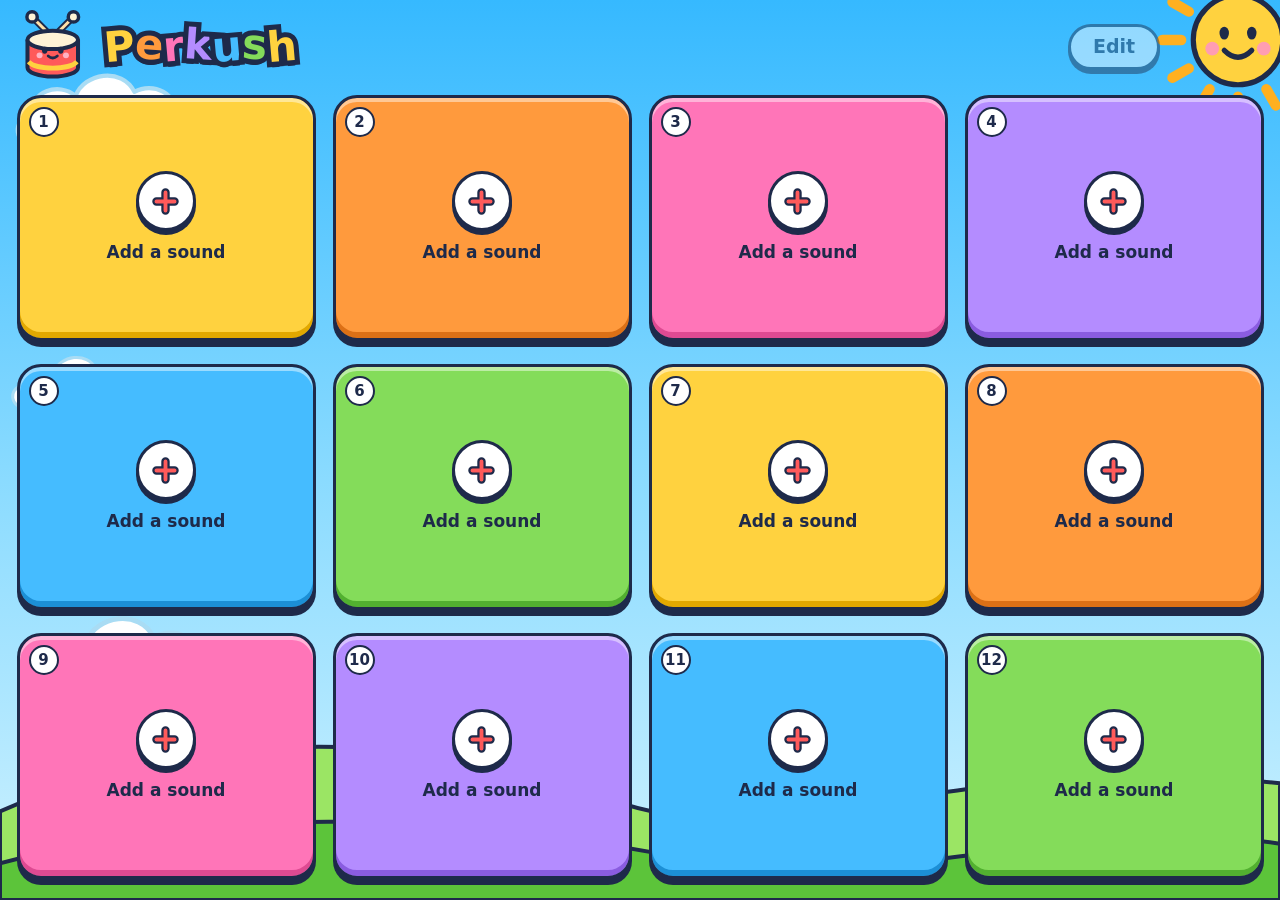
==== play.html @ 73f79add "Add front page and cartoon instruments; rename to Perkush - New front page (index.html) explaining w" ====
<!doctype html>
<html lang="en">
<head>
  <meta charset="utf-8">
  <meta name="viewport" content="width=device-width, initial-scale=1, maximum-scale=1, user-scalable=no, viewport-fit=cover">
  <meta name="theme-color" content="#36b9ff">
  <title>Play · Perkush</title>
  <link rel="icon" href="data:,">
  <link rel="stylesheet" href="base.css">
  <link rel="stylesheet" href="board.css">
  <script type="module" src="js/main.js"></script>
</head>
<body class="board">
  <div class="scene" aria-hidden="true">
    <svg class="sun" viewBox="0 0 200 200">
      <g class="rays" stroke="#ffb020" stroke-width="12" stroke-linecap="round">
        <line x1="100" y1="12" x2="100" y2="34"/>
        <line x1="100" y1="12" x2="100" y2="34" transform="rotate(30 100 100)"/>
        <line x1="100" y1="12" x2="100" y2="34" transform="rotate(60 100 100)"/>
        <line x1="100" y1="12" x2="100" y2="34" transform="rotate(90 100 100)"/>
        <line x1="100" y1="12" x2="100" y2="34" transform="rotate(120 100 100)"/>
        <line x1="100" y1="12" x2="100" y2="34" transform="rotate(150 100 100)"/>
        <line x1="100" y1="12" x2="100" y2="34" transform="rotate(180 100 100)"/>
        <line x1="100" y1="12" x2="100" y2="34" transform="rotate(210 100 100)"/>
        <line x1="100" y1="12" x2="100" y2="34" transform="rotate(240 100 100)"/>
        <line x1="100" y1="12" x2="100" y2="34" transform="rotate(270 100 100)"/>
        <line x1="100" y1="12" x2="100" y2="34" transform="rotate(300 100 100)"/>
        <line x1="100" y1="12" x2="100" y2="34" transform="rotate(330 100 100)"/>
      </g>
      <circle cx="100" cy="100" r="52" fill="#ffd23f" stroke="#1e2a4a" stroke-width="6"/>
      <ellipse cx="84" cy="92" rx="5.5" ry="7.5" fill="#1e2a4a"/>
      <ellipse cx="116" cy="92" rx="5.5" ry="7.5" fill="#1e2a4a"/>
      <circle cx="70" cy="110" r="8" fill="#ff9db3"/>
      <circle cx="130" cy="110" r="8" fill="#ff9db3"/>
      <path d="M84 112 Q100 128 116 112" fill="none" stroke="#1e2a4a" stroke-width="6" stroke-linecap="round"/>
    </svg>

    <svg class="cloud c1" viewBox="0 0 200 100"><path d="M34 88C14 88 10 62 30 58C28 36 56 26 72 40C80 18 116 12 128 36C146 26 170 38 166 58C186 60 188 88 168 88Z"/></svg>
    <svg class="cloud c2" viewBox="0 0 200 100"><path d="M34 88C14 88 10 62 30 58C28 36 56 26 72 40C80 18 116 12 128 36C146 26 170 38 166 58C186 60 188 88 168 88Z"/></svg>
    <svg class="cloud c3" viewBox="0 0 200 100"><path d="M34 88C14 88 10 62 30 58C28 36 56 26 72 40C80 18 116 12 128 36C146 26 170 38 166 58C186 60 188 88 168 88Z"/></svg>

    <svg class="hills" viewBox="0 0 1000 200" preserveAspectRatio="none">
      <path d="M0 118C150 40 330 40 480 108C600 162 760 58 1000 92V200H0Z" fill="#9be564" stroke="#1e2a4a" stroke-width="4" vector-effect="non-scaling-stroke"/>
      <path d="M0 166C180 108 360 124 520 158C700 198 850 118 1000 148V200H0Z" fill="#5cc43a" stroke="#1e2a4a" stroke-width="4" vector-effect="non-scaling-stroke"/>
    </svg>
  </div>

  <div id="app">
    <header class="topbar">
      <a class="home-link" href="./" aria-label="Perkush: back to the front page">
        <h1 class="title">
          <svg class="mascot" viewBox="0 0 64 64" aria-hidden="true">
            <g stroke-linecap="round">
              <path d="M14 6L29 21M50 6L35 21" stroke="#1e2a4a" stroke-width="6"/>
              <path d="M14 6L29 21M50 6L35 21" stroke="#ffe0a8" stroke-width="2.5"/>
            </g>
            <circle cx="14" cy="6" r="4.5" fill="#fff3d6" stroke="#1e2a4a" stroke-width="3"/>
            <circle cx="50" cy="6" r="4.5" fill="#fff3d6" stroke="#1e2a4a" stroke-width="3"/>
            <path d="M10 26V50A22 8 0 0 0 54 50V26" fill="#ff5a5a" stroke="#1e2a4a" stroke-width="3.5" stroke-linejoin="round"/>
            <path d="M11 45A22 8 0 0 0 53 45" fill="none" stroke="#ffd23f" stroke-width="4"/>
            <ellipse cx="32" cy="26" rx="22" ry="8" fill="#fff3d6" stroke="#1e2a4a" stroke-width="3.5"/>
            <ellipse cx="25" cy="35" rx="2.4" ry="3" fill="#1e2a4a"/>
            <ellipse cx="39" cy="35" rx="2.4" ry="3" fill="#1e2a4a"/>
            <circle cx="20.5" cy="39.5" r="2.6" fill="#ffb3c4"/>
            <circle cx="43.5" cy="39.5" r="2.6" fill="#ffb3c4"/>
            <path d="M28 40Q32 43.5 36 40" fill="none" stroke="#1e2a4a" stroke-width="2.4" stroke-linecap="round"/>
          </svg>
          <span class="sr-only">Perkush</span>
          <span class="letters" aria-hidden="true">
            <span class="word"><b data-l="P" style="--c:#ffd23f">P</b><b data-l="e" style="--c:#ff9a3d">e</b><b data-l="r" style="--c:#ff75b8">r</b><b data-l="k" style="--c:#b48cff">k</b><b data-l="u" style="--c:#45bcff">u</b><b data-l="s" style="--c:#84dc5a">s</b><b data-l="h" style="--c:#ffd23f">h</b></span>
          </span>
        </h1>
      </a>
      <p class="hint sr-only" id="hint"></p>
      <button type="button" class="pill" id="edit" aria-pressed="false" disabled>Edit</button>
    </header>
    <main id="stage">
      <div id="board" role="group" aria-label="Drum pads"></div>
    </main>
    <div id="toast" class="toast" role="status" aria-live="polite"></div>
  </div>
</body>
</html>
---- base.css ----
/* Shared look for every page: colours, scenery, title, buttons and instrument tiles. */

:root {
  color-scheme: light;
  --ink: #1e2a4a;
  --sky-1: #36b9ff;
  --sky-2: #8ddcff;
  --sky-3: #cdf1ff;
  --white: #fff;
  --cream: #fff8e1;
  --yellow: #ffd23f;
  --yellow-d: #e2a800;
  --orange: #ff9a3d;
  --orange-d: #dc7016;
  --pink: #ff75b8;
  --pink-d: #de4a92;
  --purple: #b48cff;
  --purple-d: #8a5ce0;
  --blue: #45bcff;
  --blue-d: #1c8fd6;
  --green: #84dc5a;
  --green-d: #52b030;
  --red: #ff5a5a;
  --red-d: #d93a3a;
  --coral: #ff7a7a;
  --font: ui-rounded, "SF Pro Rounded", "Arial Rounded MT Bold", "Nunito", "Varela Round", "Trebuchet MS", system-ui, sans-serif;
  --outline-2: 2px 0 0 var(--ink), -2px 0 0 var(--ink), 0 2px 0 var(--ink), 0 -2px 0 var(--ink),
    2px 2px 0 var(--ink), -2px 2px 0 var(--ink), 2px -2px 0 var(--ink), -2px -2px 0 var(--ink);
}

* { box-sizing: border-box; }

html,
body {
  margin: 0;
  background: var(--sky-2);
  color: var(--ink);
}

body {
  font: 700 16px/1.35 var(--font);
  -webkit-text-size-adjust: 100%;
  -webkit-tap-highlight-color: transparent;
}

button {
  font: inherit;
  color: inherit;
}

.sr-only {
  position: absolute;
  width: 1px;
  height: 1px;
  overflow: hidden;
  clip: rect(0 0 0 0);
  white-space: nowrap;
}

/* ---- scenery ---- */

.scene {
  position: fixed;
  inset: 0;
  overflow: hidden;
  pointer-events: none;
  background: linear-gradient(180deg, var(--sky-1) 0%, var(--sky-2) 55%, var(--sky-3) 100%);
}

.sun {
  position: absolute;
  top: -46px;
  right: -44px;
  width: 172px;
  height: 172px;
}

.sun .rays {
  transform-origin: 100px 100px;
  animation: spin 60s linear infinite;
}

.cloud {
  position: absolute;
  left: 0;
  width: 190px;
  fill: #fff;
  stroke: #a9dcf4;
  stroke-width: 4;
  stroke-linejoin: round;
  animation: drift linear infinite;
}

.cloud.c1 { top: 6%; width: 210px; animation-duration: 100s; animation-delay: -30s; }
.cloud.c2 { top: 38%; width: 150px; animation-duration: 130s; animation-delay: -95s; }
.cloud.c3 { top: 66%; width: 240px; animation-duration: 150s; animation-delay: -40s; }

.hills {
  position: absolute;
  left: 0;
  bottom: 0;
  display: block;
  width: 100%;
  height: clamp(110px, 24vh, 240px);
}

@keyframes spin {
  to { transform: rotate(360deg); }
}

@keyframes drift {
  from { transform: translateX(-280px); }
  to { transform: translateX(calc(100vw + 40px)); }
}

/* ---- title: rainbow letters with a thick cartoon outline ---- */

.title {
  position: relative;
  z-index: 0;
  display: flex;
  align-items: center;
  gap: 0.35em;
  margin: 0;
  font-weight: 900;
  line-height: 1;
  white-space: nowrap;
}

.mascot {
  flex: none;
  width: 1.75em;
  height: 1.75em;
  overflow: visible;
}

.letters {
  display: flex;
  gap: 0.3em;
}

.word {
  display: flex;
}

.word b {
  position: relative;
  display: inline-block;
  color: var(--c);
  font-weight: 900;
}

.word b::before {
  content: attr(data-l);
  position: absolute;
  left: 0;
  top: 0;
  z-index: -1;
  color: var(--ink);
  -webkit-text-stroke: 0.24em var(--ink);
  text-shadow: 0 0.13em 0 var(--ink);
}

.word b:nth-child(odd) { transform: rotate(-5deg); }
.word b:nth-child(even) { transform: rotate(4deg) translateY(-0.05em); }

/* ---- buttons ---- */

.pill {
  appearance: none;
  -webkit-appearance: none;
  flex: none;
  height: 46px;
  min-width: 92px;
  padding: 0 20px;
  border: 3px solid var(--ink);
  border-radius: 999px;
  background: var(--white);
  box-shadow: 0 4px 0 var(--ink);
  color: var(--ink);
  font-size: 19px;
  font-weight: 900;
  cursor: pointer;
  transition: transform 0.06s, box-shadow 0.06s;
}

.pill:active:not(:disabled) {
  transform: translateY(3px);
  box-shadow: 0 1px 0 var(--ink);
}

.pill[aria-pressed="true"] {
  background: var(--green);
}

.pill:disabled {
  opacity: 0.45;
  cursor: default;
}

.btn {
  appearance: none;
  -webkit-appearance: none;
  display: inline-flex;
  align-items: center;
  justify-content: center;
  gap: 6px;
  width: min(88%, 190px);
  height: 46px;
  padding: 0 10px;
  border: 3px solid var(--ink);
  border-radius: 15px;
  background: var(--white);
  box-shadow: 0 4px 0 var(--ink);
  color: var(--ink);
  font-size: 16px;
  font-weight: 900;
  line-height: 1.1;
  white-space: nowrap;
  cursor: pointer;
  transition: transform 0.06s, box-shadow 0.06s;
}

.btn:active:not(:disabled) {
  transform: translateY(3px);
  box-shadow: 0 1px 0 var(--ink);
}

.btn svg {
  flex: none;
  width: 20px;
  height: 20px;
}

.round {
  appearance: none;
  -webkit-appearance: none;
  display: grid;
  place-items: center;
  width: 42px;
  height: 42px;
  padding: 0;
  border: 3px solid var(--ink);
  border-radius: 50%;
  background: var(--white);
  box-shadow: 0 3px 0 var(--ink);
  color: var(--ink);
  cursor: pointer;
}

.round svg {
  width: 20px;
  height: 20px;
}

/* ---- instrument tiles (pad picker and front page) ---- */

.inst-tile {
  --tile: #fff4c7;
  appearance: none;
  -webkit-appearance: none;
  position: relative;
  display: flex;
  flex-direction: column;
  align-items: center;
  gap: 2px;
  min-width: 0;
  padding: 10px 6px 8px;
  border: 3px solid var(--ink);
  border-radius: 18px;
  background: var(--tile);
  box-shadow: 0 5px 0 var(--ink);
  color: var(--ink);
  font-size: 14px;
  font-weight: 900;
  cursor: pointer;
  touch-action: manipulation;
  transition: transform 0.06s, box-shadow 0.06s;
}

.inst-tile:nth-child(6n + 2) { --tile: #ffe3cc; }
.inst-tile:nth-child(6n + 3) { --tile: #ffe0f0; }
.inst-tile:nth-child(6n + 4) { --tile: #ece3ff; }
.inst-tile:nth-child(6n + 5) { --tile: #dcf2ff; }
.inst-tile:nth-child(6n + 6) { --tile: #e3f8d6; }

.inst-tile:active {
  transform: translateY(4px);
  box-shadow: 0 1px 0 var(--ink);
}

.inst-tile[aria-pressed="true"] {
  background: var(--yellow);
  box-shadow: 0 5px 0 var(--ink), inset 0 0 0 3px var(--white);
}

.inst-art {
  display: block;
  width: 100%;
  aspect-ratio: 1;
  transform-origin: 50% 70%;
}

.inst-art svg {
  display: block;
  width: 100%;
  height: 100%;
  overflow: visible;
}

.inst-label {
  max-width: 100%;
  overflow: hidden;
  text-overflow: ellipsis;
  white-space: nowrap;
}

/* The comic word that pops out of an instrument when it plays. */
.pow {
  position: absolute;
  left: 50%;
  top: 2px;
  z-index: 2;
  color: var(--yellow);
  font-size: 22px;
  font-weight: 900;
  letter-spacing: 0.02em;
  white-space: nowrap;
  text-shadow: var(--outline-2), 0 3px 0 var(--ink);
  opacity: 0;
  pointer-events: none;
  transform: translate(-50%, -15%) rotate(-8deg);
}

/* ---- messages ---- */

.toast {
  position: fixed;
  left: 50%;
  bottom: max(24px, env(safe-area-inset-bottom));
  z-index: 30;
  max-width: min(560px, calc(100vw - 32px));
  padding: 12px 18px;
  border: 3px solid var(--ink);
  border-radius: 18px;
  background: var(--white);
  box-shadow: 0 5px 0 var(--ink);
  color: var(--ink);
  font-size: 15px;
  font-weight: 800;
  line-height: 1.35;
  opacity: 0;
  pointer-events: none;
  transform: translate(-50%, 20px);
  transition: opacity 0.2s, transform 0.2s;
}

.toast.show {
  opacity: 1;
  transform: translate(-50%, 0);
}

@media (max-width: 600px) {
  .sun { display: none; }
}

@media (prefers-reduced-motion: reduce) {
  .cloud,
  .sun .rays {
    animation: none;
  }
  .toast { transition: none; }
}
---- board.css ----
/* The drum board page. */

body.board {
  overflow: hidden;
  overscroll-behavior: none;
  -webkit-user-select: none;
  user-select: none;
  -webkit-touch-callout: none;
  touch-action: manipulation;
}

#app {
  position: fixed;
  inset: 0;
  z-index: 1;
  display: flex;
  flex-direction: column;
  gap: 10px;
  padding:
    max(10px, env(safe-area-inset-top))
    max(16px, env(safe-area-inset-right))
    max(14px, env(safe-area-inset-bottom))
    max(16px, env(safe-area-inset-left));
}

.topbar {
  display: flex;
  align-items: center;
  gap: 12px;
  min-height: 56px;
}

.home-link {
  color: inherit;
  text-decoration: none;
  -webkit-touch-callout: none;
}

.topbar .title {
  font-size: clamp(24px, 5.6vw, 42px);
}

.topbar .pill {
  margin-left: auto;
}

#stage {
  flex: 1;
  min-height: 0;
  display: grid;
  place-items: center;
}

/* ---- pads: chunky toy blocks ---- */

#board {
  --ol: 3px;       /* outline */
  --d: 6px;        /* block depth */
  --inset: 8px;    /* coloured frame around the picture */
  --r: 24px;
  --r-in: 15px;
  display: grid;
  padding-bottom: var(--d);
}

.pad {
  --c: var(--yellow);
  --c-d: var(--yellow-d);
  --glow: 0 0 0 0 transparent;
  position: relative;
  border: var(--ol) solid var(--ink);
  border-radius: var(--r);
  background: var(--c);
  box-shadow:
    var(--glow),
    0 var(--d) 0 0 var(--ink),
    inset 0 -6px 0 var(--c-d),
    inset 0 4px 0 rgba(255, 255, 255, 0.45);
  touch-action: none;
  outline: none;
  cursor: pointer;
  transition: transform 0.07s ease-out, box-shadow 0.07s ease-out, filter 0.2s;
}

.pad:nth-child(6n + 2) { --c: var(--orange); --c-d: var(--orange-d); }
.pad:nth-child(6n + 3) { --c: var(--pink); --c-d: var(--pink-d); }
.pad:nth-child(6n + 4) { --c: var(--purple); --c-d: var(--purple-d); }
.pad:nth-child(6n + 5) { --c: var(--blue); --c-d: var(--blue-d); }
.pad:nth-child(6n + 6) { --c: var(--green); --c-d: var(--green-d); }

.pad.pressed {
  transform: translateY(calc(var(--d) - 1px));
  box-shadow:
    var(--glow),
    0 1px 0 0 var(--ink),
    inset 0 -3px 0 var(--c-d),
    inset 0 3px 0 rgba(255, 255, 255, 0.35);
}

.pad.playing { --glow: 0 0 0 5px var(--white); }
.pad:focus-visible { --glow: 0 0 0 4px var(--white), 0 0 0 7px var(--ink); }

.face,
.flash,
.inst-face,
.capture,
.edit-face {
  position: absolute;
  inset: var(--inset);
  border-radius: var(--r-in);
}

.face {
  display: block;
  width: calc(100% - 2 * var(--inset));
  height: calc(100% - 2 * var(--inset));
  background: var(--ink);
  box-shadow: 0 0 0 2.5px var(--ink);
}

.pad[data-state="empty"] .face,
.pad[data-state="loading"] .face,
.pad[data-kind="inst"] .face {
  visibility: hidden;
}

.flash {
  background: var(--white);
  opacity: 0;
  pointer-events: none;
}

/* A pad holding one of the built-in instruments. */
.inst-face {
  container-type: size;
  display: none;
  flex-direction: column;
  align-items: center;
  justify-content: center;
  gap: 0;
  padding: 4px 4px 6px;
  background: radial-gradient(circle at 50% 42%, var(--white) 0 50%, var(--cream) 100%);
  box-shadow: 0 0 0 2.5px var(--ink);
}

.pad[data-kind="inst"] .inst-face {
  display: flex;
}

.inst-face .inst-art {
  width: 64%;
  width: min(90cqw, 78cqh);
  flex: none;
}

.inst-face .inst-label {
  font-size: 17px;
  font-weight: 900;
}

.inst-face .pow {
  top: 4%;
  font-size: 26px;
}

/* empty: a big friendly "add" button */

.empty-face {
  position: absolute;
  inset: 0;
  display: none;
  flex-direction: column;
  align-items: center;
  justify-content: center;
  gap: 10px;
  padding: 8px;
  color: var(--ink);
  font-size: 17px;
  font-weight: 900;
  text-align: center;
}

.pad[data-state="empty"] .empty-face {
  display: flex;
}

.add-dot {
  width: 60px;
  height: 60px;
  border: 3px solid var(--ink);
  border-radius: 50%;
  background: var(--white) url("data:image/svg+xml,%3Csvg xmlns='http://www.w3.org/2000/svg' viewBox='0 0 24 24'%3E%3Cpath d='M12 5v14M5 12h14' stroke='%231e2a4a' stroke-width='6.5' stroke-linecap='round'/%3E%3Cpath d='M12 5v14M5 12h14' stroke='%23ff5a5a' stroke-width='3' stroke-linecap='round'/%3E%3C/svg%3E") center / 58% no-repeat;
  box-shadow: 0 4px 0 var(--ink);
}

.num {
  position: absolute;
  top: 9px;
  left: 9px;
  display: grid;
  place-items: center;
  width: 30px;
  height: 30px;
  border: 2.5px solid var(--ink);
  border-radius: 50%;
  background: var(--white);
  color: var(--ink);
  font-size: 15px;
  font-weight: 900;
  font-variant-numeric: tabular-nums;
}

.pad:not([data-state="empty"]) .num {
  display: none;
}

/* edit mode: change / clear on filled pads */

.edit-face {
  display: none;
  flex-direction: column;
  align-items: center;
  justify-content: center;
  gap: 10px;
  padding: 10px;
  background: rgba(255, 255, 255, 0.55);
}

#board.editing .pad[data-state="filled"] .edit-face {
  display: flex;
}

.btn.change { background: var(--blue); }
.btn.clear { background: var(--coral); }

.btn.clear.confirm {
  background: var(--yellow);
  animation: wiggle 0.5s ease-in-out infinite;
}

@keyframes wiggle {
  25% { transform: rotate(-3deg); }
  75% { transform: rotate(3deg); }
}

/* recording */

.capture {
  overflow: hidden;
  background: var(--ink);
  box-shadow: 0 0 0 2.5px var(--ink);
}

.capture video {
  position: absolute;
  inset: 0;
  width: 100%;
  height: 100%;
  object-fit: cover;
}

.capture video.mirror {
  transform: scaleX(-1);
}

.cap-top {
  position: absolute;
  top: 8px;
  left: 8px;
  right: 8px;
  display: flex;
  justify-content: space-between;
  pointer-events: none;
}

.cap-top .round {
  pointer-events: auto;
}

.round[hidden] {
  display: none;
}

.cap-bottom {
  position: absolute;
  left: 10px;
  right: 10px;
  bottom: 14px;
  display: flex;
  flex-direction: column;
  align-items: center;
  gap: 8px;
  text-align: center;
  pointer-events: none;
}

.cap-msg {
  color: var(--white);
  font-size: 19px;
  font-weight: 900;
  text-shadow: var(--outline-2), 0 4px 0 var(--ink);
}

.cap-msg small {
  display: block;
  margin-top: 3px;
  font-size: 13px;
  font-weight: 800;
}

.meter {
  position: relative;
  width: 100%;
  max-width: 200px;
  height: 14px;
  overflow: hidden;
  border: 2.5px solid var(--ink);
  border-radius: 999px;
  background: rgba(255, 255, 255, 0.6);
}

.meter-fill {
  position: absolute;
  inset: 0;
  background: var(--green);
  transform: scaleX(0);
  transform-origin: 0 50%;
}

.meter-mark {
  position: absolute;
  top: 0;
  bottom: 0;
  left: 50%;
  width: 3px;
  margin-left: -1.5px;
  background: var(--red);
}

.rec-badge {
  display: none;
  align-items: center;
  gap: 6px;
  padding: 3px 12px;
  border: 2.5px solid var(--ink);
  border-radius: 999px;
  background: var(--red);
  color: var(--white);
  font-size: 13px;
  font-weight: 900;
  letter-spacing: 0.08em;
}

.rec-badge::before {
  content: "";
  width: 8px;
  height: 8px;
  border-radius: 50%;
  background: var(--white);
  animation: blink 0.8s steps(2, jump-none) infinite;
}

@keyframes blink {
  50% { opacity: 0; }
}

.cap-progress {
  position: absolute;
  left: 0;
  right: 0;
  bottom: 0;
  display: none;
  height: 8px;
  background: rgba(255, 255, 255, 0.35);
}

.cap-progress > div {
  height: 100%;
  background: var(--red);
  transform: scaleX(0);
  transform-origin: 0 50%;
}

.pad[data-state="armed"] {
  --glow: 0 0 0 5px var(--red);
  animation: armed 1s ease-in-out infinite;
}

.pad[data-state="recording"] { --glow: 0 0 0 6px var(--red); }
.pad[data-state="recording"] .rec-badge { display: inline-flex; }
.pad[data-state="recording"] .cap-progress { display: block; }

.pad[data-state="recording"] .cap-msg,
.pad[data-state="starting"] .meter,
.pad[data-state="saving"] .meter,
.pad[data-state="saving"] .cap-top {
  display: none;
}

@keyframes armed {
  50% {
    box-shadow:
      0 0 0 9px rgba(255, 90, 90, 0.35),
      0 var(--d) 0 0 var(--ink),
      inset 0 -6px 0 var(--c-d),
      inset 0 4px 0 rgba(255, 255, 255, 0.45);
  }
}

/* Other pads fade to grey while one is recording (kept opaque so the scenery stays behind). */
#board.capturing .pad:not(.active) {
  filter: grayscale(1) brightness(1.15) contrast(0.7);
}

/* ---- phone-sized pads ---- */

#board.compact {
  --ol: 2.5px;
  --d: 4px;
  --inset: 5px;
  --r: 17px;
  --r-in: 11px;
}

#board.compact .empty-face {
  gap: 7px;
  font-size: 13px;
}

#board.compact .add-dot {
  width: 44px;
  height: 44px;
  border-width: 2.5px;
  box-shadow: 0 3px 0 var(--ink);
}

#board.compact .num {
  top: 6px;
  left: 6px;
  width: 24px;
  height: 24px;
  border-width: 2px;
  font-size: 12px;
}

#board.compact .inst-face .inst-label {
  font-size: 12px;
}

#board.compact .inst-face .pow {
  font-size: 17px;
}

#board.compact .edit-face {
  gap: 8px;
  padding: 6px;
}

#board.compact .btn {
  width: 100%;
  height: 38px;
  gap: 4px;
  padding: 0 4px;
  border-width: 2.5px;
  border-radius: 12px;
  box-shadow: 0 3px 0 var(--ink);
  font-size: 13px;
}

#board.compact .btn svg {
  width: 15px;
  height: 15px;
}

#board.compact .cap-top {
  top: 5px;
  left: 5px;
  right: 5px;
}

#board.compact .round {
  width: 32px;
  height: 32px;
  border-width: 2.5px;
  box-shadow: 0 2px 0 var(--ink);
}

#board.compact .round svg {
  width: 15px;
  height: 15px;
}

#board.compact .cap-bottom {
  left: 6px;
  right: 6px;
  bottom: 9px;
  gap: 5px;
}

#board.compact .cap-msg {
  font-size: 14px;
}

#board.compact .cap-msg small {
  font-size: 11px;
}

#board.compact .meter {
  height: 11px;
  border-width: 2px;
}

#board.compact .rec-badge {
  padding: 2px 8px;
  border-width: 2px;
  font-size: 10px;
}

/* ---- the sound picker ---- */

.chooser {
  position: fixed;
  inset: 0;
  z-index: 20;
  display: grid;
  place-items: center;
  padding:
    max(16px, env(safe-area-inset-top))
    max(16px, env(safe-area-inset-right))
    max(16px, env(safe-area-inset-bottom))
    max(16px, env(safe-area-inset-left));
  background: rgba(30, 42, 74, 0.45);
}

.chooser[hidden] {
  display: none;
}

.chooser-card {
  display: flex;
  flex-direction: column;
  gap: 12px;
  width: min(700px, 100%);
  max-height: 100%;
  overflow: auto;
  padding: 18px 18px 22px;
  border: 4px solid var(--ink);
  border-radius: 28px;
  background: var(--white);
  box-shadow: 0 8px 0 var(--ink);
  animation: card-in 0.22s ease-out;
  -webkit-overflow-scrolling: touch;
}

@keyframes card-in {
  from { opacity: 0; transform: translateY(24px) scale(0.96); }
}

.chooser-head {
  display: flex;
  align-items: center;
  gap: 12px;
}

.chooser-head h2 {
  flex: 1;
  margin: 0;
  font-size: 24px;
  font-weight: 900;
  line-height: 1.15;
}

.choice-record {
  appearance: none;
  -webkit-appearance: none;
  display: flex;
  align-items: center;
  gap: 14px;
  padding: 12px 18px;
  border: 3px solid var(--ink);
  border-radius: 20px;
  background: var(--red-d);
  box-shadow: 0 5px 0 var(--ink);
  color: var(--white);
  text-align: left;
  cursor: pointer;
  transition: transform 0.06s, box-shadow 0.06s;
}

.choice-record:active {
  transform: translateY(4px);
  box-shadow: 0 1px 0 var(--ink);
}

.choice-record svg {
  flex: none;
  width: 54px;
  height: 54px;
}

.choice-record b {
  display: block;
  font-size: 22px;
  font-weight: 900;
}

.choice-record small {
  display: block;
  font-size: 15px;
  font-weight: 700;
}

.chooser-or {
  margin: 4px 0 0;
  font-size: 17px;
  text-align: center;
}

.inst-grid {
  display: grid;
  grid-template-columns: repeat(5, minmax(0, 1fr));
  gap: 12px;
  padding: 10px 2px 6px;
}

/* Stays in view at the bottom of the card while the instruments scroll. */
.use-btn {
  position: sticky;
  bottom: 0;
  flex: none;
  width: 100%;
  height: 58px;
  border-radius: 18px;
  background: var(--green);
  box-shadow: 0 4px 0 var(--ink), 0 12px 0 6px var(--white);
  font-size: 20px;
}

.use-btn:disabled {
  background: #e6ebf2;
  box-shadow: 0 4px 0 #b9c3d3, 0 12px 0 6px var(--white);
  border-color: #b9c3d3;
  color: #7a8599;
  cursor: default;
}

@media (max-width: 560px) {
  .inst-grid { grid-template-columns: repeat(3, minmax(0, 1fr)); gap: 10px; }
  .chooser-head h2 { font-size: 20px; }
  .choice-record { gap: 10px; padding: 10px 14px; }
  .choice-record svg { width: 42px; height: 42px; }
  .choice-record b { font-size: 19px; }
  .choice-record small { font-size: 13px; }
  .inst-tile { font-size: 12px; }
}

@media (max-width: 600px) {
  .topbar .pill { height: 40px; min-width: 76px; padding: 0 14px; font-size: 17px; }
}

@media (min-width: 700px) {
  /* keep the Edit button clear of the sun in the corner */
  .topbar { padding-right: 104px; }
}

@media (prefers-reduced-motion: reduce) {
  .pad[data-state="armed"],
  .btn.clear.confirm,
  .rec-badge::before,
  .chooser-card {
    animation: none;
  }
}
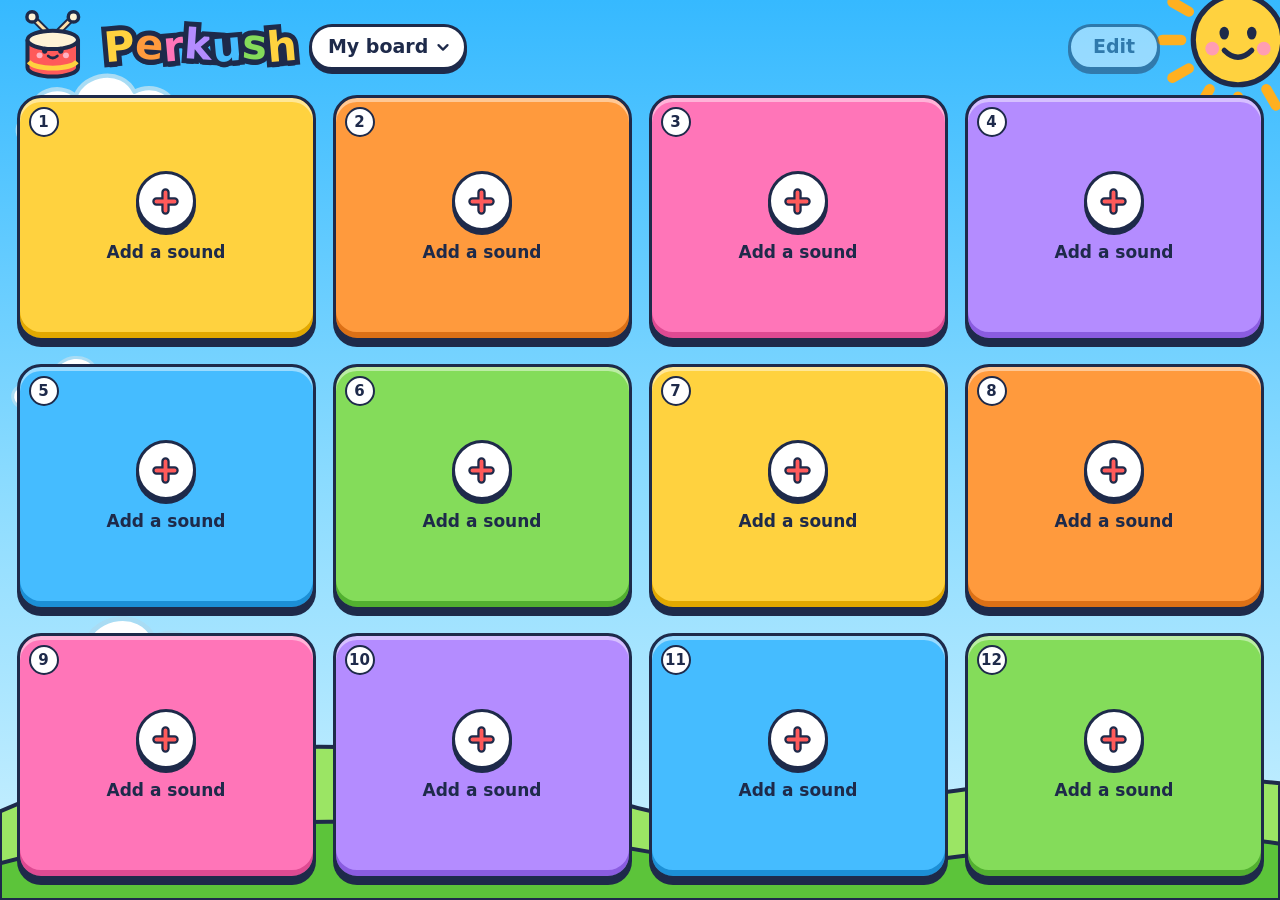
==== commit af6be1e4: "Add a beat recorder, several boards, camera looks and board files The beat bar records which pads ar" ====
--- a/play.html
+++ b/play.html
@@ -71,9 +71,37 @@
           </span>
         </h1>
       </a>
+      <button type="button" class="pill board-pill" id="boards" aria-haspopup="dialog" aria-label="Board. Tap to switch boards.">
+        <span class="board-name" id="board-name">My board</span>
+        <svg class="chev" viewBox="0 0 24 24" aria-hidden="true"><path d="M6 9.5l6 6 6-6" fill="none" stroke="currentColor" stroke-width="3" stroke-linecap="round" stroke-linejoin="round"/></svg>
+      </button>
       <p class="hint sr-only" id="hint"></p>
       <button type="button" class="pill" id="edit" aria-pressed="false" disabled>Edit</button>
     </header>
+
+    <div class="beatbar" id="beatbar" hidden>
+      <button type="button" class="bb rec" id="rec" aria-pressed="false" aria-label="Record what you play">
+        <span class="rec-dot" aria-hidden="true"></span><span class="bb-text">Record</span>
+      </button>
+      <button type="button" class="bb loop" id="loopbtn" data-mode="play" hidden>
+        <svg class="bb-i play-i" viewBox="0 0 24 24" aria-hidden="true"><path d="M7.5 4.5l12 7.5-12 7.5z" fill="currentColor"/></svg>
+        <svg class="bb-i stop-i" viewBox="0 0 24 24" aria-hidden="true"><rect x="5.5" y="5.5" width="13" height="13" rx="2.5" fill="currentColor"/></svg>
+        <span class="bb-text">Play</span>
+      </button>
+      <button type="button" class="bb wipe" id="wipe" hidden aria-label="Throw the beat away">
+        <svg viewBox="0 0 24 24" aria-hidden="true" fill="none" stroke="currentColor" stroke-width="2.6" stroke-linecap="round" stroke-linejoin="round"><path d="M4 7h16M9.5 7V4.5h5V7M6.5 7l1 13h9l1-13"/></svg>
+        <span class="bb-text">Clear</span>
+      </button>
+      <span class="bb-hint" id="bb-hint" aria-hidden="true"></span>
+      <button type="button" class="bb beat" id="beat" aria-pressed="false" aria-label="Play a beat to drum along to">
+        <svg viewBox="0 0 24 24" aria-hidden="true" fill="currentColor"><path d="M10.5 3.5l8-1.6v3.3l-6 1.2v9.3a3.5 3.5 0 1 1-2-3.2z"/></svg>
+        <span class="bb-text">Beat</span>
+      </button>
+      <div class="beat-dots" id="dots" hidden aria-hidden="true"><i></i><i></i><i></i><i></i></div>
+      <button type="button" class="bb speed" id="speed">Medium</button>
+      <div class="bb-line" aria-hidden="true"><div id="bb-fill"></div></div>
+    </div>
+
     <main id="stage">
       <div id="board" role="group" aria-label="Drum pads"></div>
     </main>
--- a/board.css
+++ b/board.css
@@ -40,8 +40,194 @@
   font-size: clamp(24px, 5.6vw, 42px);
 }
 
-.topbar .pill {
+.topbar #edit {
   margin-left: auto;
+}
+
+/* The board you are on, and the way to the others. */
+.board-pill {
+  display: inline-flex;
+  align-items: center;
+  gap: 6px;
+  min-width: 0;
+  max-width: min(44vw, 260px);
+  padding: 0 12px 0 16px;
+}
+
+.board-pill .board-name {
+  overflow: hidden;
+  text-overflow: ellipsis;
+  white-space: nowrap;
+}
+
+.board-pill .chev {
+  flex: none;
+  width: 18px;
+  height: 18px;
+}
+
+/* ---- the beat bar ---- */
+
+.beatbar {
+  position: relative;
+  display: flex;
+  align-items: center;
+  gap: 8px;
+  flex: none;
+  padding: 7px 12px 10px;
+  border: 3px solid var(--ink);
+  border-radius: 999px;
+  background: var(--white);
+  box-shadow: 0 5px 0 var(--ink);
+  overflow: hidden;
+}
+
+.beatbar[hidden] {
+  display: none;
+}
+
+/* Says what the red button is for, in the space between the two groups. */
+.bb-hint {
+  flex: 1;
+  min-width: 0;
+  overflow: hidden;
+  padding: 0 4px;
+  text-align: center;
+  font-size: 15px;
+  font-weight: 800;
+  white-space: nowrap;
+  text-overflow: ellipsis;
+  opacity: 0.55;
+}
+
+.bb {
+  appearance: none;
+  -webkit-appearance: none;
+  display: inline-flex;
+  align-items: center;
+  justify-content: center;
+  gap: 7px;
+  flex: none;
+  height: 42px;
+  min-width: 42px;
+  padding: 0 14px;
+  border: 3px solid var(--ink);
+  border-radius: 999px;
+  background: var(--white);
+  box-shadow: 0 3px 0 var(--ink);
+  color: var(--ink);
+  font-size: 16px;
+  font-weight: 900;
+  white-space: nowrap;
+  cursor: pointer;
+  transition: transform 0.06s, box-shadow 0.06s;
+}
+
+.bb[hidden] {
+  display: none;
+}
+
+.bb:active:not(:disabled) {
+  transform: translateY(2px);
+  box-shadow: 0 1px 0 var(--ink);
+}
+
+.bb:disabled {
+  opacity: 0.45;
+  cursor: default;
+}
+
+.bb svg {
+  flex: none;
+  width: 20px;
+  height: 20px;
+}
+
+.rec-dot {
+  flex: none;
+  width: 16px;
+  height: 16px;
+  border: 2.5px solid var(--ink);
+  border-radius: 50%;
+  background: var(--red);
+}
+
+.bb.rec.on {
+  background: var(--red);
+  animation: rec-pulse 1.1s ease-in-out infinite;
+}
+
+.bb.rec.on .rec-dot {
+  border-radius: 4px;
+  background: var(--white);
+}
+
+@keyframes rec-pulse {
+  50% { box-shadow: 0 3px 0 var(--ink), 0 0 0 7px rgba(255, 90, 90, 0.35); }
+}
+
+.bb.loop { background: var(--green); }
+.bb .stop-i { display: none; }
+.bb[data-mode="stop"] .play-i { display: none; }
+.bb[data-mode="stop"] .stop-i { display: block; }
+
+.bb.wipe.confirm {
+  background: var(--coral);
+  animation: shake 0.45s ease-in-out infinite;
+}
+
+.bb.beat.on { background: var(--yellow); }
+.bb.beat.loading { animation: waiting 0.9s ease-in-out infinite; }
+
+@keyframes waiting {
+  50% { background: var(--yellow); }
+}
+.bb.speed { min-width: 88px; background: var(--sky-3); }
+
+.beat-dots {
+  display: flex;
+  gap: 5px;
+  flex: none;
+}
+
+.beat-dots[hidden] {
+  display: none;
+}
+
+.beat-dots i {
+  width: 10px;
+  height: 10px;
+  border: 2.5px solid var(--ink);
+  border-radius: 50%;
+  background: var(--white);
+  transition: transform 0.08s, background-color 0.08s;
+}
+
+.beat-dots i.on {
+  background: var(--yellow);
+  transform: scale(1.3);
+}
+
+/* How far through the loop we are. */
+.bb-line {
+  position: absolute;
+  left: 0;
+  right: 0;
+  bottom: 0;
+  height: 5px;
+  background: rgba(30, 42, 74, 0.12);
+}
+
+.bb-line > div {
+  height: 100%;
+  background: var(--red);
+  transform: scaleX(0);
+  transform-origin: left;
+}
+
+@keyframes shake {
+  25% { transform: rotate(-3deg); }
+  75% { transform: rotate(3deg); }
 }
 
 #stage {
@@ -263,6 +449,15 @@
   transform: scaleX(-1);
 }
 
+/* The frames being kept, silly look and all, drawn over the raw camera picture. */
+.capture .preview {
+  position: absolute;
+  inset: 0;
+  display: block;
+  width: 100%;
+  height: 100%;
+}
+
 .cap-top {
   position: absolute;
   top: 8px;
@@ -277,8 +472,45 @@
   pointer-events: auto;
 }
 
+/* Flip the camera, and change the silly look. */
+.cap-tools {
+  display: flex;
+  flex-direction: column;
+  gap: 6px;
+}
+
 .round[hidden] {
   display: none;
+}
+
+/* The name of the silly look, popped up as it changes. */
+.fx-name {
+  position: absolute;
+  left: 50%;
+  top: 36%;
+  z-index: 2;
+  padding: 3px 12px 5px;
+  border: 3px solid var(--ink);
+  border-radius: 999px;
+  background: var(--yellow);
+  font-size: 15px;
+  font-weight: 900;
+  white-space: nowrap;
+  opacity: 0;
+  pointer-events: none;
+  transform: translate(-50%, 0);
+}
+
+.fx-name.show {
+  animation: fx-pop 1.3s ease-out;
+}
+
+@keyframes fx-pop {
+  0% { opacity: 0; transform: translate(-50%, 8px) scale(0.7); }
+  15% { opacity: 1; transform: translate(-50%, 0) scale(1.08); }
+  26% { transform: translate(-50%, 0) scale(1); }
+  72% { opacity: 1; }
+  100% { opacity: 0; transform: translate(-50%, -10px) scale(1); }
 }
 
 .cap-bottom {
@@ -644,8 +876,123 @@
   cursor: default;
 }
 
+/* ---- the boards panel ---- */
+
+.sheet-card {
+  width: min(540px, 100%);
+}
+
+.board-list {
+  display: flex;
+  flex-direction: column;
+  gap: 10px;
+}
+
+.board-row {
+  display: flex;
+  align-items: center;
+  gap: 6px;
+  padding: 6px;
+  border: 3px solid var(--ink);
+  border-radius: 22px;
+  background: var(--cream);
+}
+
+.board-row.active {
+  background: var(--yellow);
+}
+
+.row-open {
+  appearance: none;
+  -webkit-appearance: none;
+  flex: 1;
+  min-width: 0;
+  display: flex;
+  flex-direction: column;
+  align-items: flex-start;
+  gap: 2px;
+  padding: 8px 10px;
+  border: 0;
+  border-radius: 16px;
+  background: none;
+  color: inherit;
+  text-align: left;
+  cursor: pointer;
+}
+
+.row-name {
+  max-width: 100%;
+  overflow: hidden;
+  text-overflow: ellipsis;
+  white-space: nowrap;
+  font-size: 21px;
+  font-weight: 900;
+}
+
+.row-sub {
+  font-size: 13px;
+  font-weight: 800;
+  opacity: 0.7;
+}
+
+.row-input {
+  width: 100%;
+  min-width: 0;
+  padding: 5px 10px;
+  border: 3px solid var(--ink);
+  border-radius: 14px;
+  background: var(--white);
+  color: var(--ink);
+  font: 900 19px/1.2 var(--font);
+}
+
+.round.tiny {
+  flex: none;
+  width: 38px;
+  height: 38px;
+  box-shadow: 0 3px 0 var(--ink);
+}
+
+.round.tiny svg {
+  width: 19px;
+  height: 19px;
+}
+
+.round.tiny:active:not(:disabled) {
+  transform: translateY(2px);
+  box-shadow: 0 1px 0 var(--ink);
+}
+
+.round.tiny:disabled {
+  opacity: 0.4;
+}
+
+.round.remove.confirm {
+  background: var(--coral);
+  animation: shake 0.45s ease-in-out infinite;
+}
+
+.sheet-actions {
+  display: flex;
+  gap: 10px;
+}
+
+.sheet-actions .btn {
+  width: 100%;
+}
+
+.sheet-note {
+  margin: 0;
+  font-size: 13px;
+  font-weight: 700;
+  line-height: 1.45;
+  opacity: 0.75;
+}
+
 @media (max-width: 560px) {
   .inst-grid { grid-template-columns: repeat(3, minmax(0, 1fr)); gap: 10px; }
+  .sheet-actions { flex-direction: column; }
+  .row-name { font-size: 19px; }
   .chooser-head h2 { font-size: 20px; }
   .choice-record { gap: 10px; padding: 10px 14px; }
   .choice-record svg { width: 42px; height: 42px; }
@@ -656,6 +1003,16 @@
 
 @media (max-width: 600px) {
   .topbar .pill { height: 40px; min-width: 76px; padding: 0 14px; font-size: 17px; }
+  .board-pill { min-width: 0; padding: 0 8px 0 12px; }
+  /* the drum alone stands in for the title, leaving room for the board name */
+  .topbar .letters { display: none; }
+  .beatbar { gap: 6px; padding: 6px 8px 9px; }
+  .bb { height: 40px; min-width: 40px; padding: 0 10px; font-size: 15px; }
+  .bb .bb-text { display: none; }
+  .bb.speed { min-width: 74px; padding: 0 12px; }
+  /* no room for the hint, but it still holds the two groups apart */
+  .bb-hint { visibility: hidden; }
+  .beat-dots i { width: 9px; height: 9px; }
 }
 
 @media (min-width: 700px) {
@@ -667,7 +1024,19 @@
   .pad[data-state="armed"],
   .btn.clear.confirm,
   .rec-badge::before,
-  .chooser-card {
+  .chooser-card,
+  .bb.rec.on,
+  .bb.wipe.confirm,
+  .bb.beat.loading,
+  .round.remove.confirm {
     animation: none;
   }
-}
+
+  .bb.rec.on { box-shadow: 0 3px 0 var(--ink), 0 0 0 5px rgba(255, 90, 90, 0.5); }
+  .fx-name.show { animation: fx-hold 1.3s steps(1, end); }
+
+  @keyframes fx-hold {
+    0%, 99% { opacity: 1; }
+    100% { opacity: 0; }
+  }
+}
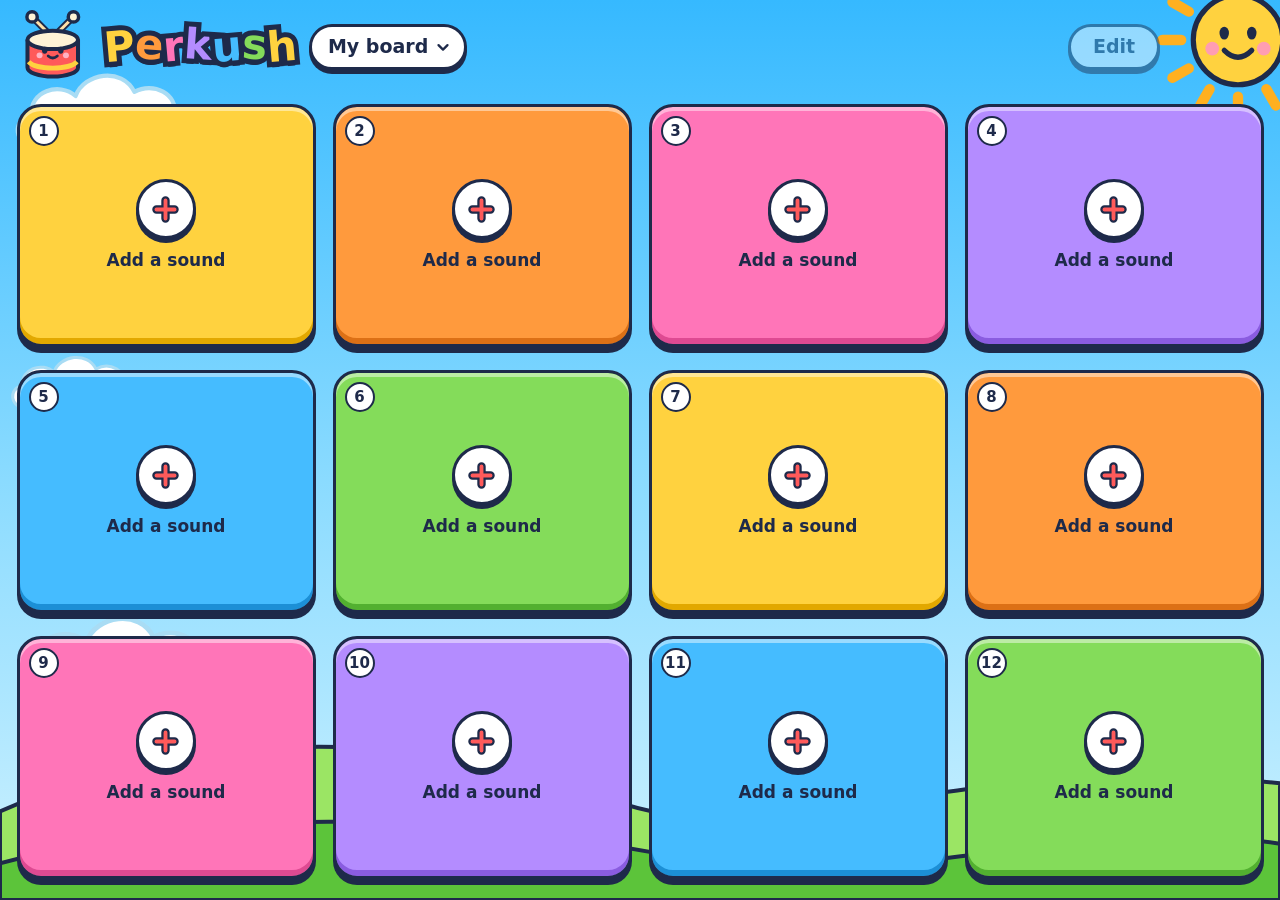
==== commit 547d01a0: "Make the record button the obvious one for children It is now solid red, half again as big as the re" ====
--- a/play.html
+++ b/play.html
@@ -79,6 +79,7 @@
       <button type="button" class="pill" id="edit" aria-pressed="false" disabled>Edit</button>
     </header>
 
+    <div class="bar-wrap">
     <div class="beatbar" id="beatbar" hidden>
       <button type="button" class="bb rec" id="rec" aria-pressed="false" aria-label="Record what you play">
         <span class="rec-dot" aria-hidden="true"></span><span class="bb-text">Record</span>
@@ -98,8 +99,10 @@
         <span class="bb-text">Beat</span>
       </button>
       <div class="beat-dots" id="dots" hidden aria-hidden="true"><i></i><i></i><i></i><i></i></div>
-      <button type="button" class="bb speed" id="speed">Medium</button>
+      <button type="button" class="bb speed" id="speed"><span class="s-long">Medium</span><span class="s-short">Med</span></button>
       <div class="bb-line" aria-hidden="true"><div id="bb-fill"></div></div>
+    </div>
+    <p class="coach" id="coach" aria-hidden="true" hidden>Tap me to record what you play!</p>
     </div>
 
     <main id="stage">
--- a/board.css
+++ b/board.css
@@ -67,6 +67,58 @@
 }
 
 /* ---- the beat bar ---- */
+
+.bar-wrap {
+  position: relative;
+  flex: none;
+}
+
+/* Points up at the red button until a child has made a beat once. Taps pass through it. */
+.coach {
+  position: absolute;
+  top: calc(100% + 12px);
+  left: 12px;
+  z-index: 5;
+  max-width: calc(100% - 24px);
+  margin: 0;
+  padding: 9px 16px 11px;
+  border: 3px solid var(--ink);
+  border-radius: 18px;
+  background: var(--yellow);
+  box-shadow: 0 5px 0 var(--ink);
+  font-size: 17px;
+  font-weight: 900;
+  pointer-events: none;
+  animation: coach-in 0.35s ease-out, coach-bob 2.8s ease-in-out 0.35s infinite;
+}
+
+.coach[hidden] {
+  display: none;
+}
+
+.coach::before {
+  content: "";
+  position: absolute;
+  left: 26px;
+  top: -12px;
+  width: 18px;
+  height: 18px;
+  border-top: 3px solid var(--ink);
+  border-left: 3px solid var(--ink);
+  border-radius: 5px 0 0 0;
+  background: var(--yellow);
+  transform: rotate(45deg);
+}
+
+@keyframes coach-in {
+  from { opacity: 0; transform: translateY(-10px) scale(0.9); }
+}
+
+@keyframes coach-bob {
+  0%, 60%, 100% { transform: none; }
+  70% { transform: translateY(-4px); }
+  80% { transform: none; }
+}
 
 .beatbar {
   position: relative;
@@ -143,27 +195,53 @@
   height: 20px;
 }
 
+/* The one button a child has to find: the biggest thing in the bar, and the only red one. */
+.bb.rec {
+  height: 50px;
+  padding: 0 20px 0 14px;
+  border-width: 3.5px;
+  background: var(--red);
+  box-shadow: 0 4px 0 var(--ink);
+  font-size: 18px;
+}
+
 .rec-dot {
   flex: none;
-  width: 16px;
-  height: 16px;
-  border: 2.5px solid var(--ink);
+  width: 20px;
+  height: 20px;
+  border: 3px solid var(--ink);
   border-radius: 50%;
-  background: var(--red);
+  background: var(--white);
+}
+
+/* Until a child has ever made a beat, the button asks to be pressed. */
+.bb.rec.nudge {
+  animation: rec-nudge 3.4s ease-in-out infinite;
+}
+
+@keyframes rec-nudge {
+  0%, 62%, 100% { transform: none; box-shadow: 0 4px 0 var(--ink); }
+  68% { transform: translateY(-5px) rotate(-3deg); box-shadow: 0 9px 0 var(--ink); }
+  74% { transform: translateY(0) rotate(2deg); box-shadow: 0 4px 0 var(--ink); }
+  80% { transform: translateY(-3px); box-shadow: 0 7px 0 var(--ink); }
+  86% { transform: none; box-shadow: 0 4px 0 var(--ink); }
 }
 
 .bb.rec.on {
-  background: var(--red);
   animation: rec-pulse 1.1s ease-in-out infinite;
 }
 
 .bb.rec.on .rec-dot {
-  border-radius: 4px;
-  background: var(--white);
+  border-radius: 5px;
 }
 
 @keyframes rec-pulse {
-  50% { box-shadow: 0 3px 0 var(--ink), 0 0 0 7px rgba(255, 90, 90, 0.35); }
+  50% { box-shadow: 0 4px 0 var(--ink), 0 0 0 9px rgba(255, 90, 90, 0.45); }
+}
+
+/* While it is recording, the whole bar goes red: there is no missing it. */
+.beatbar.taking {
+  background: #ffdede;
 }
 
 .bb.loop { background: var(--green); }
@@ -183,6 +261,7 @@
   50% { background: var(--yellow); }
 }
 .bb.speed { min-width: 88px; background: var(--sky-3); }
+.bb.speed .s-short { display: none; }
 
 .beat-dots {
   display: flex;
@@ -1006,13 +1085,26 @@
   .board-pill { min-width: 0; padding: 0 8px 0 12px; }
   /* the drum alone stands in for the title, leaving room for the board name */
   .topbar .letters { display: none; }
-  .beatbar { gap: 6px; padding: 6px 8px 9px; }
-  .bb { height: 40px; min-width: 40px; padding: 0 10px; font-size: 15px; }
+  .beatbar { gap: 4px; padding: 6px 7px 9px; }
+  .bb-hint { padding: 0; }
+  .coach { left: 8px; font-size: 15px; padding: 8px 13px 10px; }
+  .bb { height: 40px; min-width: 40px; padding: 0 8px; font-size: 15px; }
   .bb .bb-text { display: none; }
-  .bb.speed { min-width: 74px; padding: 0 12px; }
-  /* no room for the hint, but it still holds the two groups apart */
+  .bb.rec { height: 46px; padding: 0 12px 0 10px; font-size: 16px; }
+  .bb.rec .bb-text { display: inline; }   /* the one label worth the room */
+  .beat-dots { display: none; }           /* no room beside the bigger red button */
+  /* the speed only means anything while the beat is playing */
+  .beatbar:not(.beat-on) .bb.speed { display: none; }
+  .bb.speed { min-width: 52px; padding: 0 8px; }
+  .bb.speed .s-long { display: none; }
+  .bb.speed .s-short { display: inline; }
+  /* no room for the words, but the hint still holds the two groups apart */
   .bb-hint { visibility: hidden; }
-  .beat-dots i { width: 9px; height: 9px; }
+}
+
+/* Very narrow phones: the beat keeps whatever speed it had, rather than squeezing the bar. */
+@media (max-width: 360px) {
+  .beatbar .bb.speed { display: none; }
 }
 
 @media (min-width: 700px) {
@@ -1026,6 +1118,8 @@
   .rec-badge::before,
   .chooser-card,
   .bb.rec.on,
+  .bb.rec.nudge,
+  .coach,
   .bb.wipe.confirm,
   .bb.beat.loading,
   .round.remove.confirm {
